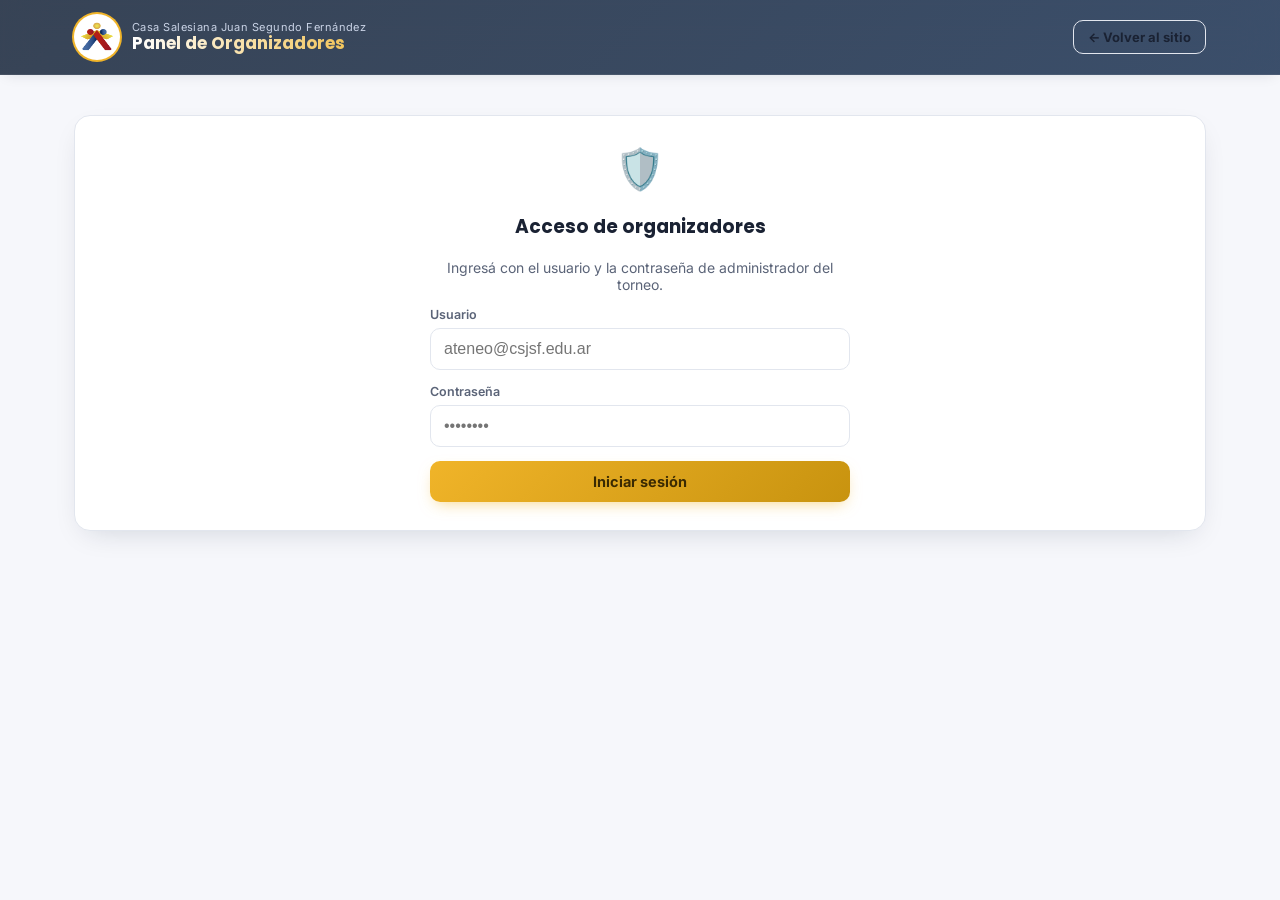
==== site/admin.html @ 57b11932 "Podio: al tocar un goleador caen sus goles en pelotas La interaccion anterior solo prendia un resalt" ====
<!doctype html>
<html lang="es">
<head>
<meta charset="UTF-8" />
<meta name="viewport" content="width=device-width, initial-scale=1" />
<title>Panel Organizadores · Torneo Ciclo Superior</title>
<link rel="icon" href="assets/logo.png" />
<link rel="stylesheet" href="css/style.css?v=16" />
</head>
<body>

<header class="app-header">
  <div class="header-inner">
    <a href="index.html" class="brand">
      <img src="assets/logo.png" alt="Logo del colegio" class="brand-logo" />
      <div class="brand-text">
        <div class="brand-school">Casa Salesiana Juan Segundo Fernández</div>
        <div class="brand-name">Panel de Organizadores</div>
      </div>
    </a>
    <a href="index.html" class="btn btn-outline btn-sm">← Volver al sitio</a>
  </div>
</header>

<main class="container" style="margin-top:40px;">

  <!-- LOGIN -->
  <section class="panel" id="loginPanel">
    <div class="gate-card">
      <div class="icon-big">🛡️</div>
      <h3>Acceso de organizadores</h3>
      <p>Ingresá con el usuario y la contraseña de administrador del torneo.</p>
      <div class="form-grid" style="text-align:left; margin-top:14px;">
        <div class="form-row">
          <label for="adminEmail">Usuario</label>
          <input type="email" id="adminEmail" placeholder="ateneo@csjsf.edu.ar" autocomplete="username" />
        </div>
        <div class="form-row">
          <label for="adminPassword">Contraseña</label>
          <input type="password" id="adminPassword" placeholder="••••••••" autocomplete="current-password" />
        </div>
        <button class="btn btn-primary btn-block" id="adminSendLink">Iniciar sesión</button>
      </div>
      <div class="alert" id="adminAuthAlert"></div>
    </div>
  </section>

  <!-- ADMIN DASHBOARD -->
  <div id="adminDashboard" style="display:none;">

    <div class="alert" id="notAdminAlert"></div>

    <div id="adminContent" style="display:none;">

      <!-- Aviso de suspensión rápido -->
      <section class="panel">
        <div class="section-title"><h2>🌧️ Publicar aviso</h2></div>
        <div class="form-grid">
          <div class="form-row">
            <label for="annKind">Tipo</label>
            <select id="annKind">
              <option value="suspension">Suspensión de fecha</option>
              <option value="info">Aviso general</option>
            </select>
          </div>
          <div class="form-row">
            <label for="annTitle">Título</label>
            <input id="annTitle" maxlength="120" placeholder="Ej: Se suspende la fecha 4 por lluvia" />
          </div>
          <button class="btn btn-primary" id="publishAnnBtn">Publicar aviso</button>
        </div>
        <div class="alert" id="annAlert"></div>
        <h4 style="margin-top:22px;">Avisos publicados</h4>
        <div id="adminAnnList" class="announce-list"></div>
      </section>

      <!-- Equipos inscriptos -->
      <section class="panel">
        <div class="section-title"><h2>🧾 Equipos inscriptos</h2><span class="badge" id="teamsCountBadge">-</span></div>
        <p style="color:var(--text-dim); font-size:13.5px; margin-top:-8px;">Deslizá cada equipo hacia la izquierda para editarlo o eliminarlo.</p>
        <div id="adminTeamsList"></div>
      </section>

      <!-- Crear / editar partidos -->
      <section class="panel">
        <div class="section-title"><h2>📅 Fixture - nuevo partido</h2></div>
        <div class="form-grid">
          <div class="two-col">
            <div class="form-row">
              <label for="matchHome">Equipo local</label>
              <select id="matchHome"></select>
            </div>
            <div class="form-row">
              <label for="matchAway">Equipo visitante</label>
              <select id="matchAway"></select>
            </div>
          </div>
          <div class="form-row">
            <label for="matchDay">Fecha (jornada Nº)</label>
            <input id="matchDay" type="number" min="1" max="99" value="1" />
          </div>
          <div class="form-row">
            <label for="matchDate">Día</label>
            <input id="matchDate" type="date" />
          </div>
          <div class="two-col">
            <div class="form-row">
              <label for="matchTime">Horario</label>
              <select id="matchTime">
                <option value="17:00">17:00</option>
                <option value="18:00">18:00</option>
              </select>
            </div>
            <div class="form-row">
              <label for="matchVenue">Cancha</label>
              <select id="matchVenue">
                <option value="Sintético">Sintético</option>
                <option value="Césped">Césped</option>
              </select>
            </div>
          </div>
          <button class="btn btn-primary" id="createMatchBtn">Programar partido</button>
        </div>
        <div class="alert" id="matchAlert"></div>
      </section>

      <!-- Gestión de partidos: resultado, goles, estado -->
      <section class="panel">
        <div class="section-title"><h2>⚽ Partidos - cargar resultados y goles</h2></div>
        <div id="adminMatchesList"></div>
      </section>

      <!-- Portada / carrusel de fotos -->
      <section class="panel">
        <div class="section-title"><h2>📸 Portada - carrusel de fotos</h2><span class="badge" id="photosCountBadge">-</span></div>
        <p style="color:var(--text-dim); font-size:13.5px; margin-top:-8px;">Las fotos que subas acá aparecen en el carrusel de la portada, en el orden de esta lista.</p>
        <div class="form-grid">
          <div class="two-col">
            <div class="form-row">
              <label for="photoFile">Foto (JPG, PNG o WEBP, máx. 20MB)</label>
              <input id="photoFile" type="file" accept="image/jpeg,image/png,image/webp" />
            </div>
            <div class="form-row">
              <label for="photoCaption">Epígrafe (opcional)</label>
              <input id="photoCaption" maxlength="120" placeholder="Ej: Final Ciclo Superior 2025" />
            </div>
          </div>
          <button class="btn btn-primary" id="uploadPhotoBtn">Subir foto</button>
        </div>
        <div class="alert" id="photoAlert"></div>
        <h4 style="margin-top:22px;">Fotos cargadas</h4>
        <div id="adminPhotosList" class="match-grid"></div>
      </section>

    </div>

    <div style="text-align:center; margin: 8px 0 24px;">
      <button class="btn btn-logout" id="adminLogout">Cerrar sesión</button>
    </div>
  </div>

</main>

<script type="module" src="js/admin.js?v=16"></script>
</body>
</html>
---- site/css/style.css ----
/* =========================================================
   Torneo Ciclo Superior - Casa Salesiana Juan Segundo Fernández
   ========================================================= */

@import url('https://fonts.googleapis.com/css2?family=Poppins:wght@400;500;600;700;800&family=Inter:wght@400;500;600&display=swap');

:root {
  --gold: #f0b429;
  --gold-dark: #c8930f;
  --red: #a81f2d;
  --red-dark: #7d1620;
  --blue: #1b3d6d;
  --blue-dark: #12294a;
  --navy: #0d1b30;
  --bg: #f6f7fb;
  --surface: #ffffff;
  --surface-2: #eef1f7;
  --text: #1a2233;
  --text-dim: #5b6478;
  --border: #e2e6ee;
  --success: #1f9d55;
  --accent: var(--blue);
  --status-danger: var(--red);
  --shadow: 0 10px 30px -12px rgba(13, 27, 48, 0.18);
  --shadow-sm: 0 4px 14px -6px rgba(13, 27, 48, 0.15);
  --radius: 16px;
  --ease: cubic-bezier(.22, 1, .36, 1);
}

@media (prefers-color-scheme: dark) {
  :root {
    --bg: #0b1220;
    --surface: #121b2d;
    --surface-2: #1a2438;
    --text: #eef1f7;
    --text-dim: #9aa4ba;
    --border: #24314a;
    --accent: #7aa2f7;
    --success: #4ade80;
    --status-danger: #f87171;
    --shadow: 0 10px 30px -12px rgba(0, 0, 0, 0.5);
  }
}

* { box-sizing: border-box; }
html { scroll-behavior: smooth; }
html { overflow-x: clip; }
body {
  margin: 0;
  max-width: 100vw;
  overflow-x: clip;
  font-family: 'Inter', system-ui, sans-serif;
  background: var(--bg);
  color: var(--text);
  -webkit-font-smoothing: antialiased;
  transition: background .4s var(--ease), color .4s var(--ease);
}
h1, h2, h3, .brand-name {
  font-family: 'Poppins', sans-serif;
}
a { color: inherit; text-decoration: none; }
img { max-width: 100%; display: block; }
button { font-family: inherit; cursor: pointer; }
::selection { background: var(--gold); color: var(--navy); }

/* ---------------- Layout shell ---------------- */
.app-header {
  position: sticky;
  top: 0;
  z-index: 50;
  background: linear-gradient(135deg, rgba(13, 27, 48, .82), rgba(18, 41, 74, .82));
  backdrop-filter: blur(20px) saturate(160%);
  -webkit-backdrop-filter: blur(20px) saturate(160%);
  border-bottom: 1px solid rgba(255, 255, 255, .08);
  color: #fff;
  box-shadow: var(--shadow-sm);
}
@supports not (backdrop-filter: blur(1px)) {
  .app-header { background: linear-gradient(135deg, var(--navy), var(--blue-dark)); }
}
.header-inner {
  max-width: 1180px;
  margin: 0 auto;
  padding: 14px 24px;
  display: flex;
  align-items: center;
  gap: 16px;
}
.brand {
  display: flex;
  align-items: center;
  gap: 12px;
  flex: 1;
  min-width: 0;
}
.brand-logo {
  width: 46px;
  height: 46px;
  border-radius: 50%;
  background: #fff;
  padding: 4px;
  box-shadow: 0 0 0 2px var(--gold);
  flex-shrink: 0;
  transition: transform .5s var(--ease);
}
.brand:hover .brand-logo { transform: rotate(8deg) scale(1.05); }
.brand-text { min-width: 0; }
.brand-school {
  font-size: 11px;
  letter-spacing: .04em;
  color: #c9d3e6;
  white-space: nowrap;
  overflow: hidden;
  text-overflow: ellipsis;
}
.brand-name {
  font-weight: 700;
  font-size: 17px;
  line-height: 1.15;
  background: linear-gradient(90deg, #fff, var(--gold) 120%);
  -webkit-background-clip: text;
  background-clip: text;
  color: transparent;
}

.main-nav {
  display: flex;
  gap: 4px;
  flex-wrap: wrap;
}
.main-nav button, .main-nav a {
  background: transparent;
  border: none;
  color: #d7deec;
  font-size: 14px;
  font-weight: 500;
  padding: 9px 14px;
  border-radius: 999px;
  transition: background .25s var(--ease), color .25s var(--ease), transform .2s var(--ease);
  position: relative;
  display: inline-block;
}
.main-nav button:hover, .main-nav a:hover { background: rgba(255,255,255,.08); color: #fff; }
.main-nav button:active, .main-nav a:active { transform: scale(.97); transition: transform .1s ease-out; }
.main-nav button.active {
  background: var(--gold);
  color: var(--navy);
  font-weight: 700;
}
.main-nav .nav-admin-link { color: #b9c3da; }
.nav-toggle {
  display: none;
  background: transparent;
  border: none;
  color: #fff;
  font-size: 22px;
}

/* ---------------- Lluvia de pelotas (podio) ---------------- */
.ball-rain {
  position: fixed;
  inset: 0;
  z-index: 60;
  pointer-events: none;
  overflow: hidden;
}
.rain-ball {
  position: absolute;
  top: 0;
  width: var(--size, 40px);
  height: var(--size, 40px);
  will-change: transform;
  animation: ballFall var(--dur, 2.8s) cubic-bezier(.45, .05, .75, .6) var(--delay, 0s) forwards;
}
.rain-ball svg { width: 100%; height: 100%; display: block; filter: drop-shadow(0 6px 10px rgba(13,27,48,.28)); }
@keyframes ballFall {
  from { transform: translate3d(0, -20vh, 0) rotate(0deg); }
  to   { transform: translate3d(var(--drift, 0px), 115vh, 0) rotate(var(--spin, 540deg)); }
}

/* ---------------- Podio de goleadores ---------------- */
.podium-hint {
  text-align: center;
  font-size: 12.5px;
  color: var(--text-dim);
  margin: 18px 0 0;
}
.podium-place:focus-visible {
  outline: 3px solid var(--gold);
  outline-offset: 4px;
  border-radius: 12px;
}

.podium {
  display: flex;
  align-items: flex-end;
  justify-content: center;
  gap: clamp(10px, 3vw, 24px);
  padding: 20px 10px 0;
}
.podium-place {
  flex: 1;
  max-width: 190px;
  display: flex;
  flex-direction: column;
  align-items: center;
  text-align: center;
  cursor: pointer;
  transition: transform .3s var(--ease);
}
.podium-place:hover { transform: translateY(-6px); }
.podium-place:active { transform: translateY(-6px) scale(.97); transition: transform .1s ease-out; }
.podium-medal {
  font-size: 34px;
  margin-bottom: 6px;
  transition: transform .35s var(--ease);
}
.podium-place.picked .podium-medal { transform: scale(1.25) rotate(-8deg); }
.podium-goals {
  font-family: 'Poppins', sans-serif;
  font-weight: 800;
  font-size: 26px;
  color: var(--text);
  line-height: 1;
  margin-bottom: 2px;
}
.podium-goals span { display: block; font-family: 'Inter', sans-serif; font-weight: 600; font-size: 10.5px; color: var(--text-dim); text-transform: uppercase; letter-spacing: .04em; margin-top: 2px; }
.podium-bar {
  width: 100%;
  border-radius: 14px 14px 0 0;
  padding: 14px 10px;
  color: #fff;
  box-shadow: var(--shadow-sm);
  transition: box-shadow .3s var(--ease), filter .3s var(--ease);
}
.podium-place:hover .podium-bar { filter: brightness(1.08); }
.podium-place.picked .podium-bar { box-shadow: 0 0 0 3px var(--gold), var(--shadow-sm); }
.podium-name { font-weight: 700; font-size: 14px; }
.podium-detail {
  font-size: 11.5px;
  font-weight: 600;
  opacity: .92;
  margin-top: 3px;
  transform: translateY(4px);
  animation: podiumDetailIn .5s var(--ease) .15s backwards;
}
@keyframes podiumDetailIn {
  from { opacity: 0; transform: translateY(4px); }
  to { opacity: .92; transform: translateY(0); }
}
.podium-place.picked .podium-detail { opacity: 1; }

.place-1 .podium-bar { height: 132px; background: linear-gradient(160deg, var(--gold), var(--gold-dark)); color: #3a2a02; justify-content: center; display: flex; flex-direction: column; }
.place-1 .podium-name, .place-1 .podium-detail { color: #3a2a02; }
.place-2 .podium-bar { height: 100px; background: linear-gradient(160deg, #c3cbdb, #8f9bb3); color: #22293a; justify-content: center; display: flex; flex-direction: column; }
.place-2 .podium-name, .place-2 .podium-detail { color: #22293a; }
.place-3 .podium-bar { height: 78px; background: linear-gradient(160deg, #d9a066, #a9713a); color: #3a2408; justify-content: center; display: flex; flex-direction: column; }
.place-3 .podium-name, .place-3 .podium-detail { color: #3a2408; }
.place-1 { order: 2; }
.place-2 { order: 1; }
.place-3 { order: 3; }

@media (max-width: 480px) {
  .podium { gap: 8px; }
  .podium-medal { font-size: 26px; }
  .podium-goals { font-size: 21px; }
  .podium-name { font-size: 12.5px; }
}

/* ---------------- Avisos en la portada ---------------- */
.portada-avisos {
  background: var(--navy);
}
.portada-avisos[hidden] { display: none; }
.portada-avisos-inner {
  max-width: 1180px;
  margin: 0 auto;
  padding: 14px 24px;
  display: flex;
  flex-direction: column;
  gap: 10px;
}
.portada-aviso-item {
  display: flex;
  align-items: center;
  gap: 12px;
  padding: 12px 16px;
  border-radius: 12px;
  animation: fadeSlideIn .4s var(--ease);
}
.portada-aviso-item.suspension { background: linear-gradient(90deg, var(--red), var(--red-dark)); }
.portada-aviso-item.info { background: linear-gradient(90deg, var(--blue), var(--blue-dark)); }
.portada-aviso-icon {
  font-size: 20px;
  animation: pulse 1.6s ease-in-out infinite;
  flex-shrink: 0;
}
@keyframes pulse {
  0%, 100% { transform: scale(1); opacity: 1; }
  50% { transform: scale(1.15); opacity: .75; }
}
.portada-aviso-text { flex: 1; font-size: 14px; color: #fff; }
.portada-aviso-text strong { display: block; font-size: 14.5px; margin-bottom: 2px; }
.portada-aviso-close {
  background: rgba(255,255,255,.15);
  border: none;
  color: #fff;
  width: 26px; height: 26px;
  border-radius: 50%;
  flex-shrink: 0;
  transition: background .2s;
}
.portada-aviso-close:hover { background: rgba(255,255,255,.3); }

/* ---------------- Portada: carrusel de fondo + logo encima ---------------- */
.cover-carousel {
  position: relative;
  min-height: clamp(420px, 60vw, 620px);
  display: grid;
  place-items: center;
  overflow: hidden;
  padding: 40px 24px 52px;
  background:
    radial-gradient(circle at 15% 20%, rgba(240,180,41,.25), transparent 45%),
    radial-gradient(circle at 85% 0%, rgba(168,31,45,.25), transparent 40%),
    linear-gradient(160deg, var(--navy), var(--blue-dark) 70%);
}
/* Las fotos ocupan todo el fondo, detrás del contenido */
.carousel-track {
  position: absolute;
  inset: 0;
  display: flex;
  height: 100%;
  transition: transform .6s cubic-bezier(.65, 0, .35, 1);
  will-change: transform;
  z-index: 0;
}
/* Vela oscura: mantiene legible el logo blanco sobre cualquier foto */
.cover-scrim {
  position: absolute;
  inset: 0;
  z-index: 1;
  pointer-events: none;
  background:
    linear-gradient(180deg, rgba(13,27,48,.55), rgba(13,27,48,.42) 45%, rgba(13,27,48,.78));
}
/* El logo va encima, pero sin capturar clics: las flechas y los
   puntos del carrusel tienen que seguir siendo tocables. */
.cover-content {
  position: relative;
  z-index: 2;
  text-align: center;
  pointer-events: none;
}
.carousel-slide {
  position: relative;
  flex: 0 0 100%;
  height: 100%;
}
.carousel-slide img {
  width: 100%;
  height: 100%;
  object-fit: cover;
}
/* Epígrafe de la foto: abajo a la izquierda, sin tapar el logo */
.carousel-caption {
  position: absolute;
  left: 0; right: 0; bottom: 0;
  padding: 40px 22px 30px;
  background: linear-gradient(0deg, rgba(13,27,48,.9), transparent);
  color: #fff;
  font-size: 13px;
  font-weight: 600;
  text-align: left;
  z-index: 2;
}
/* Sin fotos cargadas queda solo el degradado de la sección */
.carousel-empty { flex: 0 0 100%; height: 100%; }
.carousel-arrow {
  position: absolute;
  top: 50%;
  transform: translateY(-50%);
  width: 40px; height: 40px;
  border-radius: 50%;
  border: none;
  background: rgba(13, 27, 48, .45);
  backdrop-filter: blur(6px);
  color: #fff;
  font-size: 22px;
  line-height: 1;
  display: flex;
  align-items: center;
  justify-content: center;
  transition: background .2s var(--ease), transform .15s ease-out;
  z-index: 3;
}
.carousel-arrow:hover { background: rgba(13, 27, 48, .7); }
.carousel-arrow:active { transform: translateY(-50%) scale(.92); }
.carousel-arrow.prev { left: 14px; }
.carousel-arrow.next { right: 14px; }
.carousel-arrow[hidden] { display: none; }
.carousel-dots {
  position: absolute;
  left: 0; right: 0; bottom: 14px;
  display: flex;
  justify-content: center;
  gap: 7px;
  z-index: 3;
}
.carousel-dot {
  width: 7px; height: 7px;
  border-radius: 50%;
  border: none;
  background: rgba(255,255,255,.4);
  transition: background .2s var(--ease), transform .2s var(--ease);
  padding: 0;
}
.carousel-dot.active { background: var(--gold); transform: scale(1.3); }

@media (max-width: 640px) {
  .carousel-arrow { width: 34px; height: 34px; font-size: 18px; }
  .carousel-caption { padding: 22px 16px 14px; font-size: 13px; }
}

/* ---------------- Hero (contenido de la portada) ---------------- */
.hero {
  color: #fff;
  text-align: center;
  position: relative;
}
.hero h1 {
  font-size: clamp(26px, 4vw, 40px);
  margin: 0 0 10px;
  font-weight: 800;
  letter-spacing: -0.02em;
  line-height: 1.08;
}

/* Oculta visualmente pero sigue disponible para lectores de pantalla */
.visually-hidden {
  position: absolute;
  width: 1px; height: 1px;
  margin: -1px; padding: 0;
  overflow: hidden;
  clip: rect(0 0 0 0);
  white-space: nowrap;
  border: 0;
}

/* ---------------- Logo animado del Ateneo ---------------- */
.ateneo-logo {
  display: block;
  width: min(290px, 68vw);
  height: auto;
  margin: 4px auto 0;
  overflow: visible;
}
.ateneo-logo .al-word {
  font-family: 'Poppins', sans-serif;
  font-weight: 800;
  font-size: 62px;
  letter-spacing: 0.01em;
  fill: #fff;
}
.ateneo-logo .al-sub {
  font-family: 'Inter', sans-serif;
  font-weight: 600;
  font-size: 12px;
  letter-spacing: 6px;
  fill: var(--gold);
}

/* Entrada: cada pieza aparece en el orden en que se "arma" el logo */
.al-dot, .al-wing, .al-a, .al-ball, .al-word, .al-sub {
  animation-duration: .6s;
  animation-fill-mode: backwards;
  animation-timing-function: cubic-bezier(.22, 1, .36, 1);
}
.al-dot { animation-name: alPop; transform-origin: center; }
.al-dot-1 { animation-delay: .05s; }
.al-dot-2 { animation-delay: .15s; }
.al-dot-3 { animation-delay: .25s; }
.al-wing { animation-name: alDrop; }
.al-wing-left {
  animation: alDrop .6s cubic-bezier(.22, 1, .36, 1) .35s backwards,
             alSave .5s cubic-bezier(.34, 1.56, .64, 1) 1.55s;
  transform-origin: 140px 100px;
  transform-box: view-box;
}
.al-wing-right { animation-delay: .42s; }
.al-a { animation-name: alRise; animation-delay: .5s; animation-duration: .7s; }
.al-ball {
  /* Destino final de la pelota: el centro de la O de ATENEO.
     Los valores reales los calcula el JS midiendo la tipografía;
     estos son un respaldo por si esa medición no llega a correr. */
  --al-dx: 103px;
  --al-dy: 74px;
  --al-s: .8;
  animation-name: alBallPlay;
  animation-duration: 3.2s;
  animation-delay: .9s;
  animation-fill-mode: both;
  animation-timing-function: linear;
  transform-origin: 200px 196px;
  transform-box: view-box;
}
.al-word { animation-name: alFadeUp; animation-delay: 1s; }
.al-sub  { animation-name: alTrack;  animation-delay: 1.15s; }

@keyframes alPop {
  from { opacity: 0; transform: translateY(-14px) scale(.5); }
  to   { opacity: 1; transform: translateY(0) scale(1); }
}
@keyframes alDrop {
  from { opacity: 0; transform: translateY(-18px); }
  to   { opacity: 1; transform: translateY(0); }
}
@keyframes alRise {
  from { opacity: 0; transform: translateY(26px) scaleY(.82); }
  to   { opacity: 1; transform: translateY(0) scaleY(1); }
}
/* Recorrido de la pelota: aparece chica y crece, va hacia la mano
   izquierda del arquero, la ataja, y de ahí cae picando hasta quedar
   apoyada en la línea de base del texto, convertida en la O. */
@keyframes alBallPlay {
  0%   { opacity: 0; transform: translate(0px, 0px) scale(.12) rotate(0deg); }
  4%   { opacity: 1; transform: translate(0px, 0px) scale(.35) rotate(0deg); }
  11%  { transform: translate(0px, 0px) scale(1) rotate(0deg);
         animation-timing-function: cubic-bezier(.4, 0, .7, .5); }
  16%  { transform: translate(-18px, -12px) scale(1) rotate(-34deg); }
  21%  { transform: translate(-60px, -34px) scale(1) rotate(-78deg);
         animation-timing-function: cubic-bezier(.2, .7, .4, 1); }   /* atajada */
  26%  { transform: translate(-46px, -56px) scale(.98) rotate(-26deg); }
  33%  { transform: translate(calc(var(--al-dx) * .04), -30px) scale(.93) rotate(50deg);
         animation-timing-function: cubic-bezier(.6, .04, .98, .34); } /* cae */
  44%  { transform: translate(calc(var(--al-dx) * .28), var(--al-dy)) scale(var(--al-s)) rotate(168deg); }
  46%  { transform: translate(calc(var(--al-dx) * .32), calc(var(--al-dy) + 3px)) scale(calc(var(--al-s) * .93)) rotate(182deg);
         animation-timing-function: cubic-bezier(.2, .7, .4, 1); }     /* pique 1 */
  55%  { transform: translate(calc(var(--al-dx) * .52), calc(var(--al-dy) - 48px)) scale(var(--al-s)) rotate(252deg);
         animation-timing-function: cubic-bezier(.6, .04, .98, .34); }
  65%  { transform: translate(calc(var(--al-dx) * .72), var(--al-dy)) scale(var(--al-s)) rotate(332deg); }
  67%  { transform: translate(calc(var(--al-dx) * .75), calc(var(--al-dy) + 2px)) scale(calc(var(--al-s) * .95)) rotate(342deg);
         animation-timing-function: cubic-bezier(.2, .7, .4, 1); }     /* pique 2 */
  74%  { transform: translate(calc(var(--al-dx) * .88), calc(var(--al-dy) - 25px)) scale(var(--al-s)) rotate(392deg);
         animation-timing-function: cubic-bezier(.6, .04, .98, .34); }
  83%  { transform: translate(var(--al-dx), var(--al-dy)) scale(var(--al-s)) rotate(440deg);
         animation-timing-function: cubic-bezier(.2, .7, .4, 1); }     /* pique 3, ya en la O */
  89%  { transform: translate(var(--al-dx), calc(var(--al-dy) - 9px)) scale(var(--al-s)) rotate(454deg);
         animation-timing-function: cubic-bezier(.6, .04, .98, .34); }
  95%  { transform: translate(var(--al-dx), var(--al-dy)) scale(var(--al-s)) rotate(462deg); }
  100% { opacity: 1; transform: translate(var(--al-dx), var(--al-dy)) scale(var(--al-s)) rotate(462deg); }
}

/* La mano izquierda reacciona justo en el momento de la atajada */
@keyframes alSave {
  0%   { transform: rotate(0deg) scale(1); }
  30%  { transform: rotate(-10deg) scale(1.12); }
  100% { transform: rotate(0deg) scale(1); }
}
@keyframes alFadeUp {
  from { opacity: 0; transform: translateY(12px); }
  to   { opacity: 1; transform: translateY(0); }
}
@keyframes alTrack {
  from { opacity: 0; letter-spacing: 1px; }
  to   { opacity: 1; letter-spacing: 6px; }
}


@media (max-width: 480px) {
  .ateneo-logo .al-sub { font-size: 13px; letter-spacing: 5px; }
  @keyframes alTrack { from { opacity: 0; letter-spacing: 1px; } to { opacity: 1; letter-spacing: 5px; } }
}
.hero p {
  color: #cdd6e8;
  max-width: 560px;
  margin: 0 auto;
  font-size: 15px;
}
.hero .pill {
  display: inline-flex;
  align-items: center;
  gap: 6px;
  background: rgba(240,180,41,.15);
  border: 1px solid rgba(240,180,41,.4);
  color: var(--gold);
  font-size: 12.5px;
  font-weight: 600;
  padding: 6px 14px;
  border-radius: 999px;
  margin-bottom: 16px;
}

/* ---------------- Content shell ---------------- */
.container {
  max-width: 1180px;
  margin: -40px auto 60px;
  padding: 0 24px;
  position: relative;
  z-index: 5;
}
.panel {
  background: var(--surface);
  border-radius: var(--radius);
  box-shadow: var(--shadow);
  border: 1px solid var(--border);
  padding: 28px;
  margin-bottom: 28px;
}
.section {
  display: none;
  animation: fadeSlideIn .45s var(--ease);
}
.section.active { display: block; }
@keyframes fadeSlideIn {
  from { opacity: 0; transform: translateY(14px); }
  to { opacity: 1; transform: translateY(0); }
}
.section-title {
  display: flex;
  align-items: center;
  justify-content: space-between;
  gap: 12px;
  margin-bottom: 18px;
  flex-wrap: wrap;
}
.section-title h2 {
  margin: 0;
  font-size: 21px;
  display: flex;
  align-items: center;
  gap: 10px;
}
.section-title .badge {
  background: var(--surface-2);
  color: var(--text-dim);
  font-size: 12px;
  padding: 4px 10px;
  border-radius: 999px;
  font-weight: 600;
}

/* ---------------- Tables ---------------- */
.table-wrap { overflow-x: auto; border-radius: 12px; }

/* ---------------- Tabla completa (doble entrada) ---------------- */
.full-standings { min-width: 560px; }
.full-standings th, .full-standings td { text-align: center; }
.full-standings th.col-pos, .full-standings td.col-pos { width: 42px; }
.full-standings th.col-team, .full-standings td.col-team {
  text-align: left;
  position: sticky;
  left: 0;
  background: var(--surface);
  z-index: 1;
  min-width: 150px;
}
.full-standings thead th.col-team { z-index: 2; }
.full-standings tbody tr:hover td.col-team { background: var(--surface-2); }
.full-standings .ft-name { display: block; font-weight: 700; font-size: 14px; }
.full-standings .ft-course { display: block; font-size: 11.5px; color: var(--text-dim); margin-top: 2px; }
.full-standings tbody td { padding: 10px 8px; }
.table-legend {
  margin-top: 12px;
  font-size: 11.5px;
  color: var(--text-dim);
  line-height: 1.6;
}
table { width: 100%; border-collapse: collapse; font-size: 14px; min-width: 480px; }
thead th {
  text-align: left;
  font-size: 11.5px;
  text-transform: uppercase;
  letter-spacing: .04em;
  color: var(--text-dim);
  padding: 10px 12px;
  border-bottom: 2px solid var(--border);
  white-space: nowrap;
}
tbody td {
  padding: 12px 12px;
  border-bottom: 1px solid var(--border);
  white-space: nowrap;
}
tbody tr { transition: background .2s var(--ease); }
tbody tr:hover { background: var(--surface-2); }
tbody tr:last-child td { border-bottom: none; }
.standings-table td.team-name, thead th.team-col { white-space: normal; min-width: 160px; }
.pos-num {
  display: inline-flex;
  align-items: center;
  justify-content: center;
  width: 22px; height: 22px;
  border-radius: 50%;
  font-weight: 700;
  font-size: 12px;
  background: var(--surface-2);
  color: var(--text-dim);
}
tbody tr:nth-child(1) .pos-num { background: var(--gold); color: #3a2a02; }
tbody tr:nth-child(2) .pos-num { background: #d9dee8; color: var(--navy); }
tbody tr:nth-child(3) .pos-num { background: #e7c9a8; color: var(--navy); }
.pts-cell { font-weight: 800; color: var(--accent); }

/* ---------------- Cards (fixture / results) ---------------- */
.match-grid {
  display: grid;
  grid-template-columns: repeat(auto-fill, minmax(280px, 1fr));
  gap: 14px;
}
.match-card {
  border: 1px solid var(--border);
  border-radius: 14px;
  padding: 16px;
  background: var(--surface);
  transition: transform .3s var(--ease), box-shadow .3s var(--ease), border-color .3s var(--ease);
}
.match-card:hover {
  transform: translateY(-3px);
  box-shadow: var(--shadow-sm);
  border-color: var(--gold);
}
.match-meta {
  display: flex;
  justify-content: space-between;
  font-size: 11.5px;
  color: var(--text-dim);
  margin-bottom: 12px;
  text-transform: uppercase;
  letter-spacing: .03em;
}
.match-status {
  padding: 2px 9px;
  border-radius: 999px;
  font-weight: 700;
  font-size: 10.5px;
}
.status-played { background: rgba(31, 157, 85, .16); color: var(--success); }
.status-scheduled { background: rgba(122, 162, 247, .16); color: var(--accent); }
.status-suspended, .status-postponed { background: rgba(168, 31, 45, .16); color: var(--status-danger); }
.match-teams {
  display: flex;
  align-items: center;
  justify-content: space-between;
  gap: 10px;
}
.match-team { flex: 1; font-weight: 600; font-size: 14.5px; }
.match-team.away { text-align: right; }
.match-score {
  font-family: 'Poppins', sans-serif;
  font-weight: 800;
  font-size: 20px;
  color: var(--text);
  background: var(--surface-2);
  padding: 4px 12px;
  border-radius: 10px;
  min-width: 62px;
  text-align: center;
}
.match-venue { margin-top: 10px; font-size: 12.5px; color: var(--text-dim); }

/* ---------------- Announcements ---------------- */
.announce-list { display: flex; flex-direction: column; gap: 12px; }
.announce-item {
  display: flex;
  gap: 12px;
  padding: 14px 16px;
  border-radius: 12px;
  border: 1px solid var(--border);
  background: var(--surface-2);
  transition: transform .25s var(--ease);
}
.announce-item:hover { transform: translateX(4px); }
.announce-item.suspension { border-left: 4px solid var(--red); }
.announce-item.info { border-left: 4px solid var(--blue); }
.announce-item .icon { font-size: 20px; }
.announce-item strong { display: block; margin-bottom: 3px; }
.announce-item .when { font-size: 11.5px; color: var(--text-dim); margin-top: 6px; }

/* ---------------- Forms ---------------- */
.form-grid { display: grid; gap: 14px; min-width: 0; }
.form-row { display: grid; gap: 6px; min-width: 0; }
.form-row label { font-size: 12.5px; font-weight: 600; color: var(--text-dim); }
.form-row input, .form-row select {
  width: 100%;
  min-width: 0;
  max-width: 100%;
  padding: 11px 13px;
  border-radius: 10px;
  border: 1.5px solid var(--border);
  background: var(--surface);
  color: var(--text);
  font-size: 16px; /* evita el zoom automático de iOS al enfocar (exige >=16px) */
  transition: border-color .2s var(--ease), box-shadow .2s var(--ease);
}
.form-row select {
  overflow: hidden;
  text-overflow: ellipsis;
  white-space: nowrap;
}
.form-row input:focus, .form-row select:focus {
  outline: none;
  border-color: var(--gold);
  box-shadow: 0 0 0 3px rgba(240,180,41,.25);
}
.two-col { display: grid; grid-template-columns: 1fr 1fr; gap: 14px; min-width: 0; }
.two-col > * { min-width: 0; }
@media (max-width: 560px) { .two-col { grid-template-columns: 1fr; } }

.btn {
  display: inline-flex;
  align-items: center;
  justify-content: center;
  gap: 8px;
  padding: 12px 20px;
  border-radius: 10px;
  border: none;
  font-weight: 700;
  font-size: 14.5px;
  transition: transform .2s var(--ease), box-shadow .2s var(--ease), filter .2s var(--ease);
}
.btn:active { transform: scale(.97); transition: transform .1s ease-out; }
.btn-primary {
  background: linear-gradient(135deg, var(--gold), var(--gold-dark));
  color: #3a2a02;
  box-shadow: 0 6px 16px -6px rgba(240,180,41,.6);
}
.btn-primary:hover { filter: brightness(1.06); box-shadow: 0 8px 22px -6px rgba(240,180,41,.7); }
.btn-outline {
  background: transparent;
  border: 1.5px solid var(--border);
  color: var(--text);
}
.btn-outline:hover { border-color: var(--blue); color: var(--blue); }
.btn-danger { background: var(--red); color: #fff; }
.btn-sm { padding: 8px 14px; font-size: 13px; }
.btn-block { width: 100%; }
.btn[disabled] { opacity: .55; pointer-events: none; }

.player-row {
  display: grid;
  grid-template-columns: 1fr 1fr 1fr auto;
  gap: 10px;
  min-width: 0;
  align-items: end;
  margin-bottom: 10px;
}
@media (max-width: 640px) { .player-row { grid-template-columns: 1fr; } }
.remove-player {
  background: var(--surface-2);
  border: 1px solid var(--border);
  border-radius: 10px;
  color: var(--red);
  width: 42px; height: 42px;
  font-size: 16px;
}

.alert {
  padding: 12px 14px;
  border-radius: 10px;
  font-size: 13.5px;
  margin-top: 12px;
  display: none;
}
.alert.show { display: block; animation: fadeSlideIn .3s var(--ease); }
.alert-error { background: #fbe2e5; color: var(--red-dark); }
.alert-success { background: #dff5e6; color: var(--success); }
.alert-info { background: #e5edff; color: var(--blue); }

/* ---------------- Auth / gating ---------------- */
.gate-card { max-width: 420px; margin: 0 auto; text-align: center; }
.gate-card .icon-big { font-size: 40px; margin-bottom: 10px; }
.gate-card p { color: var(--text-dim); font-size: 14px; }
.session-chip {
  display: flex; align-items: center; gap: 12px;
  background: var(--surface-2); padding: 8px 8px 8px 16px; border-radius: 999px;
  font-size: 13px; margin-bottom: 16px; flex-wrap: wrap;
}
.session-chip .dot { width: 8px; height: 8px; border-radius: 50%; background: var(--success); flex-shrink: 0; }
.session-chip-text { flex: 1; min-width: 160px; }
.btn-logout {
  background: transparent;
  border: 1.5px solid rgba(168, 31, 45, .3);
  color: var(--red);
  display: inline-flex;
  align-items: center;
  gap: 6px;
}
.btn-logout:hover { background: rgba(168, 31, 45, .1); border-color: var(--red); }
.btn-logout:active { transform: scale(.96); transition: transform .1s ease-out; }

/* ---------------- Team selector chips (roster) ---------------- */
.team-chips { display: flex; flex-wrap: wrap; gap: 8px; margin-bottom: 18px; }
.team-chip {
  padding: 8px 14px;
  border-radius: 999px;
  border: 1.5px solid var(--border);
  font-size: 13px;
  font-weight: 600;
  color: var(--text-dim);
  background: var(--surface);
  transition: all .2s var(--ease);
}
.team-chip:hover { border-color: var(--gold); color: var(--text); }
.team-chip.active { background: var(--navy); color: #fff; border-color: var(--navy); }
.team-chip:active { transform: scale(.95); transition: transform .1s ease-out; }

/* ---------------- Input de fecha/hora: respeta el ancho en iOS/Safari ---------------- */
.form-row input[type="date"],
.form-row input[type="time"],
.form-row input[type="datetime-local"] {
  -webkit-appearance: none;
  appearance: none;
}

/* ---------------- Equipos: lista deslizable (editar / eliminar) ---------------- */
.swipe-item {
  position: relative;
  overflow: hidden;
  border-radius: 12px;
  border: 1px solid var(--border);
  margin-bottom: 10px;
}
.swipe-actions {
  position: absolute;
  top: 0; right: 0; bottom: 0;
  display: flex;
}
.swipe-action {
  width: 78px;
  border: none;
  color: #fff;
  font-size: 12.5px;
  font-weight: 700;
  display: flex;
  align-items: center;
  justify-content: center;
}
.swipe-action.edit { background: var(--blue); }
.swipe-action.delete { background: var(--red); }
.swipe-content {
  position: relative;
  background: var(--surface);
  padding: 14px 16px;
  touch-action: pan-y;
  user-select: none;
}
.swipe-main strong { display: block; font-size: 15px; }
.swipe-sub { font-size: 12.5px; color: var(--text-dim); margin-top: 4px; }
.swipe-edit-form { display: grid; gap: 8px; }
.swipe-edit-form .two-col { gap: 8px; }
.swipe-edit-actions { display: flex; gap: 8px; }
.swipe-edit-actions .btn { flex: 1; }

/* ---------------- Navegación por niveles (fechas > partidos > detalle) ---------------- */
.drill-row {
  display: flex;
  align-items: center;
  gap: 12px;
  width: 100%;
  text-align: left;
  background: var(--surface);
  border: 1px solid var(--border);
  border-radius: 12px;
  padding: 14px 16px;
  margin-bottom: 10px;
  color: var(--text);
  transition: border-color .2s var(--ease), transform .2s var(--ease), background .2s var(--ease);
}
.drill-row:hover { border-color: var(--gold); background: var(--surface-2); }
.drill-row:active { transform: scale(.99); transition: transform .1s ease-out; }
.drill-main { flex: 1; min-width: 0; }
.drill-main strong { display: block; font-size: 15px; }
.drill-sub { font-size: 12.5px; color: var(--text-dim); margin-top: 3px; }
.drill-badge {
  flex-shrink: 0;
  font-size: 11.5px;
  font-weight: 700;
  padding: 4px 10px;
  border-radius: 999px;
  background: var(--surface-2);
  color: var(--text-dim);
}
.drill-badge.done { background: rgba(31, 157, 85, .16); color: var(--success); }
.drill-score {
  flex-shrink: 0;
  font-family: 'Poppins', sans-serif;
  font-weight: 800;
  font-size: 16px;
  color: var(--text);
  background: var(--surface-2);
  padding: 4px 10px;
  border-radius: 8px;
}
.drill-arrow { flex-shrink: 0; font-size: 20px; color: var(--text-dim); line-height: 1; }
.drill-back {
  background: transparent;
  border: none;
  color: var(--accent);
  font-size: 14px;
  font-weight: 600;
  padding: 6px 0;
}
.drill-back:hover { text-decoration: underline; }

/* ---------------- Contador de goleadores cargados ---------------- */
.goals-progress { display: flex; flex-wrap: wrap; gap: 8px; margin: 4px 0 12px; }
.goal-chip {
  font-size: 12px;
  font-weight: 600;
  padding: 5px 11px;
  border-radius: 999px;
  background: var(--surface-2);
  color: var(--text-dim);
}
.goal-chip.full { background: rgba(31, 157, 85, .16); color: var(--success); }
.goal-chip.pending { background: rgba(240, 180, 41, .18); color: var(--gold-dark); }

/* ---------------- Fotos (admin) ---------------- */
.photo-card { padding: 0; overflow: hidden; }
.photo-card img { width: 100%; height: 140px; object-fit: cover; display: block; }
.photo-card-body { padding: 10px 12px; }
.photo-card-caption { font-size: 13px; font-weight: 600; margin-bottom: 8px; min-height: 18px; }
.photo-card-actions { display: flex; gap: 6px; }
.photo-card-actions .btn { flex: 1; padding: 6px 8px; font-size: 12px; }

/* ---------------- Loader / skeleton ---------------- */
.skeleton {
  background: linear-gradient(90deg, var(--surface-2) 25%, var(--border) 37%, var(--surface-2) 63%);
  background-size: 400% 100%;
  animation: shimmer 1.4s ease infinite;
  border-radius: 8px;
  height: 16px;
}
@keyframes shimmer { 0% { background-position: 100% 0; } 100% { background-position: -100% 0; } }
.empty-state {
  text-align: center;
  padding: 40px 20px;
  color: var(--text-dim);
}
.empty-state .icon-big { font-size: 34px; margin-bottom: 8px; }

/* ---------------- Footer ---------------- */
.app-footer {
  text-align: center;
  padding: 26px 20px 40px;
  color: var(--text-dim);
  font-size: 12.5px;
}

/* ---------------- Responsive nav ---------------- */
@media (max-width: 860px) {
  .main-nav {
    position: fixed;
    top: 68px; left: 0; right: 0;
    background: var(--navy);
    flex-direction: column;
    flex-wrap: nowrap;
    padding: 0 16px;
    max-height: 0;
    overflow: hidden;
    transition: max-height .4s var(--ease), padding .3s var(--ease);
    z-index: 40;
    box-shadow: var(--shadow);
  }
  .main-nav.open {
    max-height: min(420px, calc(100vh - 68px));
    overflow-y: auto;
    flex-wrap: nowrap;
    padding: 8px 16px 16px;
  }
  .main-nav button, .main-nav a { text-align: left; width: 100%; padding: 12px 14px; }
  .main-nav .nav-admin-link { border-top: 1px solid rgba(255,255,255,.12); margin-top: 6px; padding-top: 16px; }
  .nav-toggle { display: block; }
}

/* =========================================================
   Optimización para móviles
   ========================================================= */
@supports (padding: max(0px)) {
  .header-inner, .app-footer, .cover-carousel, .container { padding-left: max(24px, env(safe-area-inset-left)); padding-right: max(24px, env(safe-area-inset-right)); }
}

@media (max-width: 640px) {
  .header-inner { padding: 10px 16px; gap: 10px; }
  .brand-logo { width: 38px; height: 38px; }
  .brand-school { font-size: 10px; }
  .brand-name { font-size: 15px; }
  .nav-toggle { font-size: 24px; padding: 6px 8px; }

  .cover-carousel { padding: 28px 16px 48px; min-height: clamp(360px, 92vw, 480px); }
  .hero .pill { font-size: 11.5px; padding: 5px 12px; }
  .hero p { font-size: 13.5px; }

  .container { padding: 0 14px; margin-top: -32px; }
  .panel { padding: 18px 16px; border-radius: 14px; margin-bottom: 18px; }
  .section-title h2 { font-size: 18px; }

  .match-grid { grid-template-columns: 1fr; gap: 12px; }
  .two-col { gap: 12px; }

  /* Tablas: de filas horizontales a tarjetas apiladas */
  .table-wrap table { min-width: 0; }
  .table-wrap thead { display: none; }
  .table-wrap tbody tr {
    display: block;
    border: 1px solid var(--border);
    border-radius: 12px;
    padding: 10px 14px;
    margin-bottom: 10px;
    background: var(--surface);
  }
  .table-wrap tbody tr:hover { background: var(--surface); }
  .table-wrap tbody td {
    display: flex;
    align-items: center;
    justify-content: space-between;
    gap: 12px;
    padding: 7px 0;
    border-bottom: 1px dashed var(--border);
    white-space: normal;
    text-align: right;
  }
  .table-wrap tbody td:last-child { border-bottom: none; }
  .table-wrap tbody td::before {
    content: attr(data-label);
    font-size: 11.5px;
    font-weight: 700;
    text-transform: uppercase;
    letter-spacing: .03em;
    color: var(--text-dim);
    text-align: left;
    flex-shrink: 0;
  }
  .table-wrap tbody td.team-name { font-weight: 700; font-size: 15px; }

  /* La tabla completa NO colapsa a tarjetas: se lee como grilla con scroll */
  .grid-table table { min-width: 560px; }
  .grid-table thead { display: table-header-group; }
  .grid-table tbody tr {
    display: table-row;
    border: none;
    border-radius: 0;
    padding: 0;
    margin: 0;
    background: transparent;
  }
  .grid-table tbody td {
    display: table-cell;
    padding: 10px 8px;
    border-bottom: 1px solid var(--border);
    text-align: center;
    white-space: nowrap;
  }
  .grid-table tbody td::before { content: none; }

  .player-row { grid-template-columns: 1fr; gap: 8px; }
  .remove-player { width: 100%; height: 40px; }

  .team-chips { gap: 6px; }
  .team-chip { padding: 7px 12px; font-size: 12.5px; }

  .session-chip { flex-wrap: wrap; }

  /* Superficie táctil mínima recomendada */
  .btn, .main-nav button, .main-nav a, .team-chip, .portada-aviso-close, .remove-player { min-height: 44px; }
  .btn-sm { min-height: 38px; }

  .announce-item { padding: 12px; }
  .match-card { padding: 14px; }
  .match-score { font-size: 17px; min-width: 54px; }
}

@media (max-width: 380px) {
  .brand-school { display: none; }
  .hero h1 { font-size: 22px; }
}

/* =========================================================
   Movimiento reducido - respeta la preferencia del sistema
   ========================================================= */
@media (prefers-reduced-motion: reduce) {
  *, *::before, *::after {
    animation-duration: 0.01ms !important;
    animation-iteration-count: 1 !important;
    transition-duration: 0.01ms !important;
    scroll-behavior: auto !important;
  }
  .section.active { animation: none; }
  .portada-aviso-icon { animation: none; }
  .skeleton { animation: none; background: var(--surface-2); }
  .brand:hover .brand-logo { transform: none; }
  .btn:active, .team-chip:active, .main-nav button:active, .main-nav a:active { transform: none; }
  .match-card:hover, .announce-item:hover { transform: none; }
  /* El logo se muestra ya armado: sin entrada, sin atajada y con la
     pelota directamente en su lugar final, como la O de ATENEO. */
  .al-dot, .al-wing, .al-a, .al-word, .al-sub {
    animation: none !important;
    opacity: 1;
    transform: none;
  }
  .al-ball {
    animation: none !important;
    opacity: 1;
    transform: translate(var(--al-dx), var(--al-dy)) scale(var(--al-s));
  }
}

@media (prefers-contrast: more) {
  :root { --border: #8a93a8; }
  .panel, .match-card, .announce-item, .form-row input, .form-row select {
    border-width: 2px;
  }
}
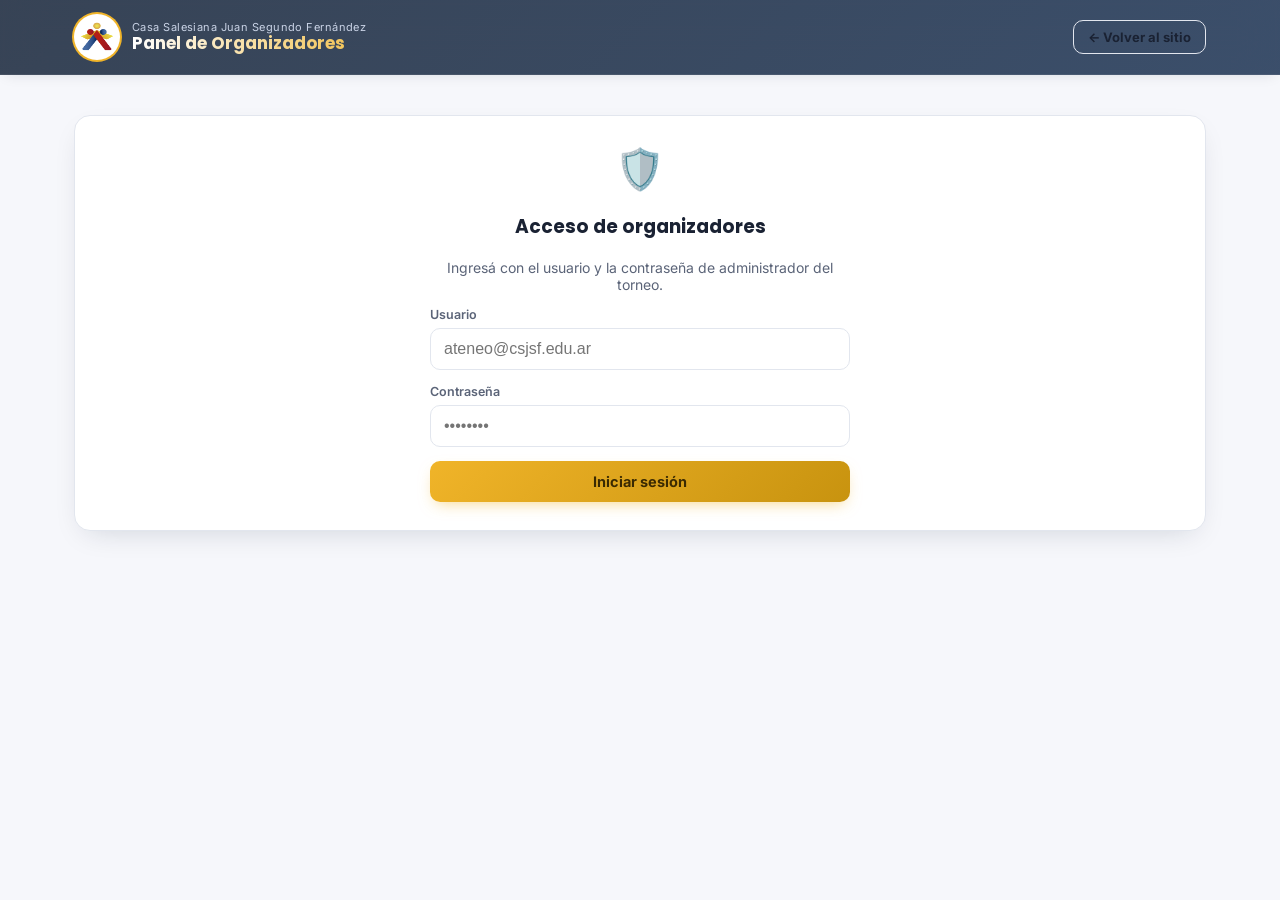
==== commit 10ecf492: "Menu que se cierra al tocar afuera y pelotas sin transparencia 1. El menu desplegable ahora se cierr" ====
--- a/site/admin.html
+++ b/site/admin.html
@@ -5,7 +5,7 @@
 <meta name="viewport" content="width=device-width, initial-scale=1" />
 <title>Panel Organizadores · Torneo Ciclo Superior</title>
 <link rel="icon" href="assets/logo.png" />
-<link rel="stylesheet" href="css/style.css?v=16" />
+<link rel="stylesheet" href="css/style.css?v=21" />
 </head>
 <body>
 
@@ -161,6 +161,6 @@
 
 </main>
 
-<script type="module" src="js/admin.js?v=16"></script>
+<script type="module" src="js/admin.js?v=21"></script>
 </body>
 </html>
--- a/site/css/style.css
+++ b/site/css/style.css
@@ -160,31 +160,66 @@
 .ball-rain {
   position: fixed;
   inset: 0;
-  z-index: 60;
+  z-index: 9999; /* por delante de todo, incluido el header */
   pointer-events: none;
   overflow: hidden;
 }
+/* Tres capas anidadas porque cada una anima el transform por separado:
+   caída+rebote (afuera), giro (medio) y achatado del impacto (adentro). */
 .rain-ball {
   position: absolute;
   top: 0;
   width: var(--size, 40px);
   height: var(--size, 40px);
+  /* Piso: justo sobre el borde inferior de la pantalla */
+  --ground: calc(100vh - var(--size, 40px) - 8px);
   will-change: transform;
-  animation: ballFall var(--dur, 2.8s) cubic-bezier(.45, .05, .75, .6) var(--delay, 0s) forwards;
+  /* 'both' y no 'forwards': durante la demora inicial tiene que valer
+     ya el primer fotograma (arriba de la pantalla). Con 'forwards' la
+     pelota quedaba quieta y visible en el borde superior hasta arrancar. */
+  animation: wcFall var(--dur, 3.4s) linear var(--delay, 0s) both;
+}
+.rb-spin {
+  width: 100%; height: 100%;
+  animation: wcSpin var(--dur, 3.4s) cubic-bezier(.25, .6, .3, 1) var(--delay, 0s) both;
+}
+.rb-squash {
+  width: 100%; height: 100%;
+  transform-origin: 50% 100%; /* se achata contra el piso, no en el centro */
+  animation: wcSquash var(--dur, 3.4s) linear var(--delay, 0s) both;
 }
 .rain-ball svg { width: 100%; height: 100%; display: block; filter: drop-shadow(0 6px 10px rgba(13,27,48,.28)); }
-@keyframes ballFall {
-  from { transform: translate3d(0, -20vh, 0) rotate(0deg); }
-  to   { transform: translate3d(var(--drift, 0px), 115vh, 0) rotate(var(--spin, 540deg)); }
+
+/* Cae, pica fuerte, y va perdiendo altura en cada rebote */
+/* Ojo con la opacidad: si solo se declara en el 100%, el navegador la
+   interpola desde el arranque y la pelota cae medio transparente. Hay
+   que sostenerla en 1 y recién soltarla sobre el final. */
+@keyframes wcFall {
+  0%   { opacity: 1; transform: translate3d(0, -25vh, 0); animation-timing-function: cubic-bezier(.55, .05, .95, .4); }
+  38%  { transform: translate3d(calc(var(--drift, 0px) * .35), var(--ground), 0); animation-timing-function: cubic-bezier(.15, .6, .35, 1); }
+  54%  { transform: translate3d(calc(var(--drift, 0px) * .6), calc(var(--ground) - 26vh), 0); animation-timing-function: cubic-bezier(.55, .05, .95, .4); }
+  70%  { transform: translate3d(calc(var(--drift, 0px) * .8), var(--ground), 0); animation-timing-function: cubic-bezier(.15, .6, .35, 1); }
+  82%  { transform: translate3d(calc(var(--drift, 0px) * .92), calc(var(--ground) - 9vh), 0); animation-timing-function: cubic-bezier(.55, .05, .95, .4); }
+  92%  { opacity: 1; transform: translate3d(var(--drift, 0px), var(--ground), 0); }
+  100% { opacity: 0; transform: translate3d(var(--drift, 0px), var(--ground), 0); }
+}
+/* El giro se frena a medida que la pelota pierde energía */
+@keyframes wcSpin {
+  from { transform: rotate(0deg); }
+  to   { transform: rotate(var(--spin, 540deg)); }
+}
+/* Achatado en cada impacto: fuerte el primero, casi nada el último */
+@keyframes wcSquash {
+  0%, 36%   { transform: scale(1, 1); }
+  39%       { transform: scale(1.2, .78); }
+  44%, 68%  { transform: scale(1, 1); }
+  71%       { transform: scale(1.12, .88); }
+  76%, 90%  { transform: scale(1, 1); }
+  92.5%     { transform: scale(1.06, .94); }
+  96%, 100% { transform: scale(1, 1); }
 }
 
 /* ---------------- Podio de goleadores ---------------- */
-.podium-hint {
-  text-align: center;
-  font-size: 12.5px;
-  color: var(--text-dim);
-  margin: 18px 0 0;
-}
 .podium-place:focus-visible {
   outline: 3px solid var(--gold);
   outline-offset: 4px;
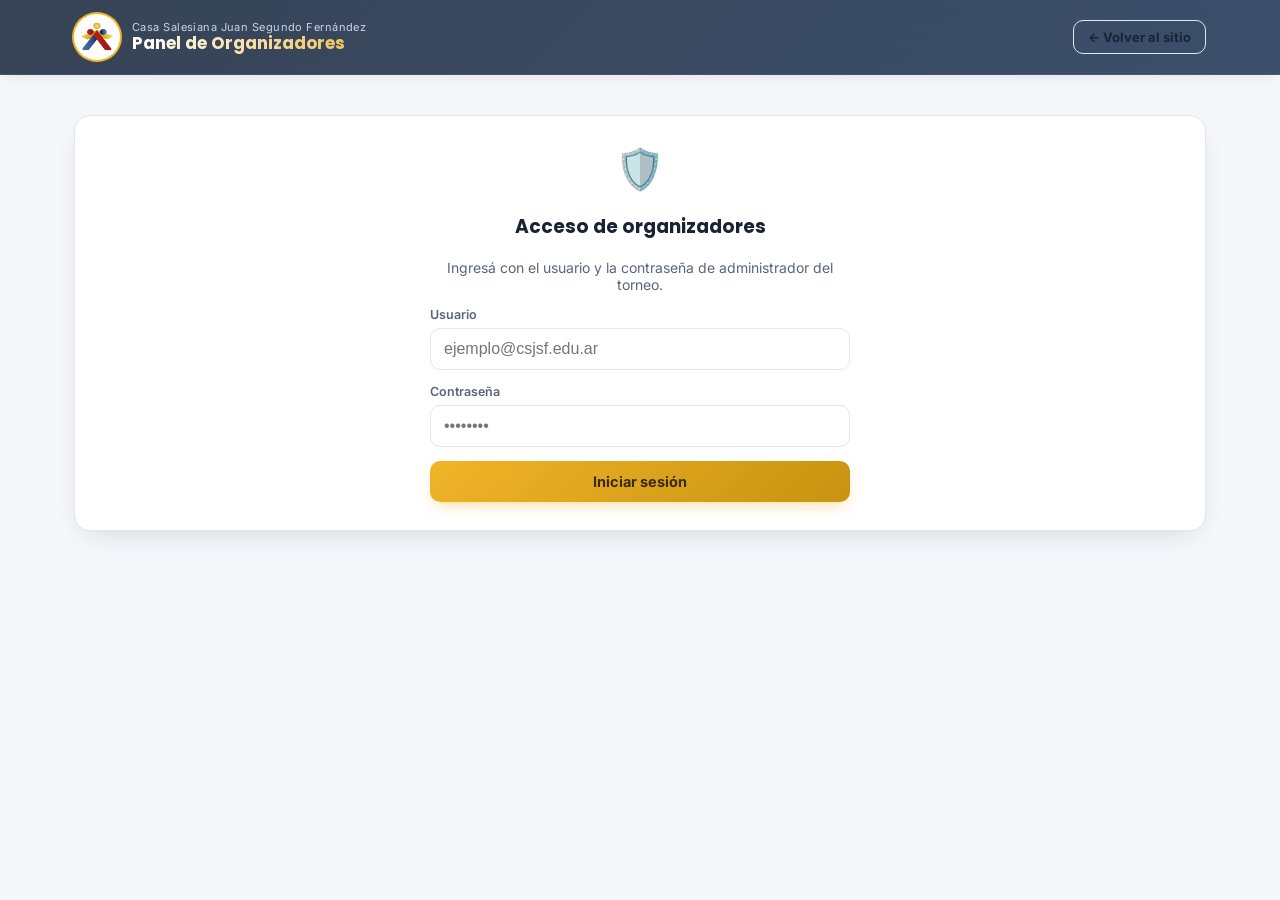
==== commit 040ab79c: "Panel: editor de jugadores, apartados como botones y ajustes 1. Editor de equipo completo: ademas de" ====
--- a/site/admin.html
+++ b/site/admin.html
@@ -5,7 +5,7 @@
 <meta name="viewport" content="width=device-width, initial-scale=1" />
 <title>Panel Organizadores · Torneo Ciclo Superior</title>
 <link rel="icon" href="assets/logo.png" />
-<link rel="stylesheet" href="css/style.css?v=21" />
+<link rel="stylesheet" href="css/style.css?v=22" />
 </head>
 <body>
 
@@ -33,7 +33,7 @@
       <div class="form-grid" style="text-align:left; margin-top:14px;">
         <div class="form-row">
           <label for="adminEmail">Usuario</label>
-          <input type="email" id="adminEmail" placeholder="ateneo@csjsf.edu.ar" autocomplete="username" />
+          <input type="email" id="adminEmail" value="" placeholder="ejemplo@csjsf.edu.ar" autocomplete="off" />
         </div>
         <div class="form-row">
           <label for="adminPassword">Contraseña</label>
@@ -52,8 +52,40 @@
 
     <div id="adminContent" style="display:none;">
 
+      <!-- Menú: cada apartado es un botón que abre su configuración -->
+      <div id="adminMenu" class="admin-menu">
+        <button class="admin-menu-item" data-open="aviso">
+          <span class="ami-icon">🌧️</span>
+          <span class="ami-text"><strong>Publicar aviso</strong><small>Suspensiones y avisos generales</small></span>
+          <span class="ami-arrow">›</span>
+        </button>
+        <button class="admin-menu-item" data-open="equipos">
+          <span class="ami-icon">🧾</span>
+          <span class="ami-text"><strong>Equipos inscriptos</strong><small>Editar equipos y sus jugadores</small></span>
+          <span class="ami-count" id="menuTeamsCount"></span>
+          <span class="ami-arrow">›</span>
+        </button>
+        <button class="admin-menu-item" data-open="fixture">
+          <span class="ami-icon">📅</span>
+          <span class="ami-text"><strong>Fixture</strong><small>Programar un partido nuevo</small></span>
+          <span class="ami-arrow">›</span>
+        </button>
+        <button class="admin-menu-item" data-open="partidos">
+          <span class="ami-icon">⚽</span>
+          <span class="ami-text"><strong>Resultados y goles</strong><small>Cargar lo que se jugó</small></span>
+          <span class="ami-arrow">›</span>
+        </button>
+        <button class="admin-menu-item" data-open="portada">
+          <span class="ami-icon">📸</span>
+          <span class="ami-text"><strong>Portada</strong><small>Fotos del carrusel</small></span>
+          <span class="ami-count" id="menuPhotosCount"></span>
+          <span class="ami-arrow">›</span>
+        </button>
+      </div>
+
       <!-- Aviso de suspensión rápido -->
-      <section class="panel">
+      <section class="panel admin-panel" data-panel="aviso" hidden>
+        <button class="drill-back admin-back">‹ Volver</button>
         <div class="section-title"><h2>🌧️ Publicar aviso</h2></div>
         <div class="form-grid">
           <div class="form-row">
@@ -75,14 +107,16 @@
       </section>
 
       <!-- Equipos inscriptos -->
-      <section class="panel">
+      <section class="panel admin-panel" data-panel="equipos" hidden>
+        <button class="drill-back admin-back">‹ Volver</button>
         <div class="section-title"><h2>🧾 Equipos inscriptos</h2><span class="badge" id="teamsCountBadge">-</span></div>
         <p style="color:var(--text-dim); font-size:13.5px; margin-top:-8px;">Deslizá cada equipo hacia la izquierda para editarlo o eliminarlo.</p>
         <div id="adminTeamsList"></div>
       </section>
 
       <!-- Crear / editar partidos -->
-      <section class="panel">
+      <section class="panel admin-panel" data-panel="fixture" hidden>
+        <button class="drill-back admin-back">‹ Volver</button>
         <div class="section-title"><h2>📅 Fixture - nuevo partido</h2></div>
         <div class="form-grid">
           <div class="two-col">
@@ -125,13 +159,15 @@
       </section>
 
       <!-- Gestión de partidos: resultado, goles, estado -->
-      <section class="panel">
+      <section class="panel admin-panel" data-panel="partidos" hidden>
+        <button class="drill-back admin-back">‹ Volver</button>
         <div class="section-title"><h2>⚽ Partidos - cargar resultados y goles</h2></div>
         <div id="adminMatchesList"></div>
       </section>
 
       <!-- Portada / carrusel de fotos -->
-      <section class="panel">
+      <section class="panel admin-panel" data-panel="portada" hidden>
+        <button class="drill-back admin-back">‹ Volver</button>
         <div class="section-title"><h2>📸 Portada - carrusel de fotos</h2><span class="badge" id="photosCountBadge">-</span></div>
         <p style="color:var(--text-dim); font-size:13.5px; margin-top:-8px;">Las fotos que subas acá aparecen en el carrusel de la portada, en el orden de esta lista.</p>
         <div class="form-grid">
@@ -161,6 +197,6 @@
 
 </main>
 
-<script type="module" src="js/admin.js?v=21"></script>
+<script type="module" src="js/admin.js?v=22"></script>
 </body>
 </html>
--- a/site/css/style.css
+++ b/site/css/style.css
@@ -986,6 +986,42 @@
 .swipe-edit-form .two-col { gap: 8px; }
 .swipe-edit-actions { display: flex; gap: 8px; }
 .swipe-edit-actions .btn { flex: 1; }
+
+/* ---------------- Menú del panel: cada apartado es un botón ---------------- */
+.admin-menu { display: grid; gap: 12px; }
+.admin-menu-item {
+  display: flex;
+  align-items: center;
+  gap: 14px;
+  width: 100%;
+  text-align: left;
+  background: var(--surface);
+  border: 1px solid var(--border);
+  border-radius: var(--radius);
+  padding: 18px 18px;
+  color: var(--text);
+  box-shadow: var(--shadow-sm);
+  transition: border-color .2s var(--ease), transform .2s var(--ease), background .2s var(--ease);
+}
+.admin-menu-item:hover { border-color: var(--gold); background: var(--surface-2); }
+.admin-menu-item:active { transform: scale(.99); transition: transform .1s ease-out; }
+.ami-icon { font-size: 26px; flex-shrink: 0; }
+.ami-text { flex: 1; min-width: 0; }
+.ami-text strong { display: block; font-size: 16px; }
+.ami-text small { display: block; font-size: 12.5px; color: var(--text-dim); margin-top: 3px; }
+.ami-count {
+  flex-shrink: 0;
+  font-size: 12px; font-weight: 700;
+  background: var(--surface-2); color: var(--text-dim);
+  padding: 4px 10px; border-radius: 999px;
+}
+.ami-arrow { flex-shrink: 0; font-size: 22px; color: var(--text-dim); line-height: 1; }
+.admin-back { margin-bottom: 6px; }
+.admin-panel[hidden] { display: none; }
+
+/* Botones de cada fila de jugador dentro del editor de equipo */
+.player-row-actions { display: flex; gap: 6px; align-items: end; }
+.player-row-actions .remove-player { width: 42px; flex-shrink: 0; }
 
 /* ---------------- Navegación por niveles (fechas > partidos > detalle) ---------------- */
 .drill-row {
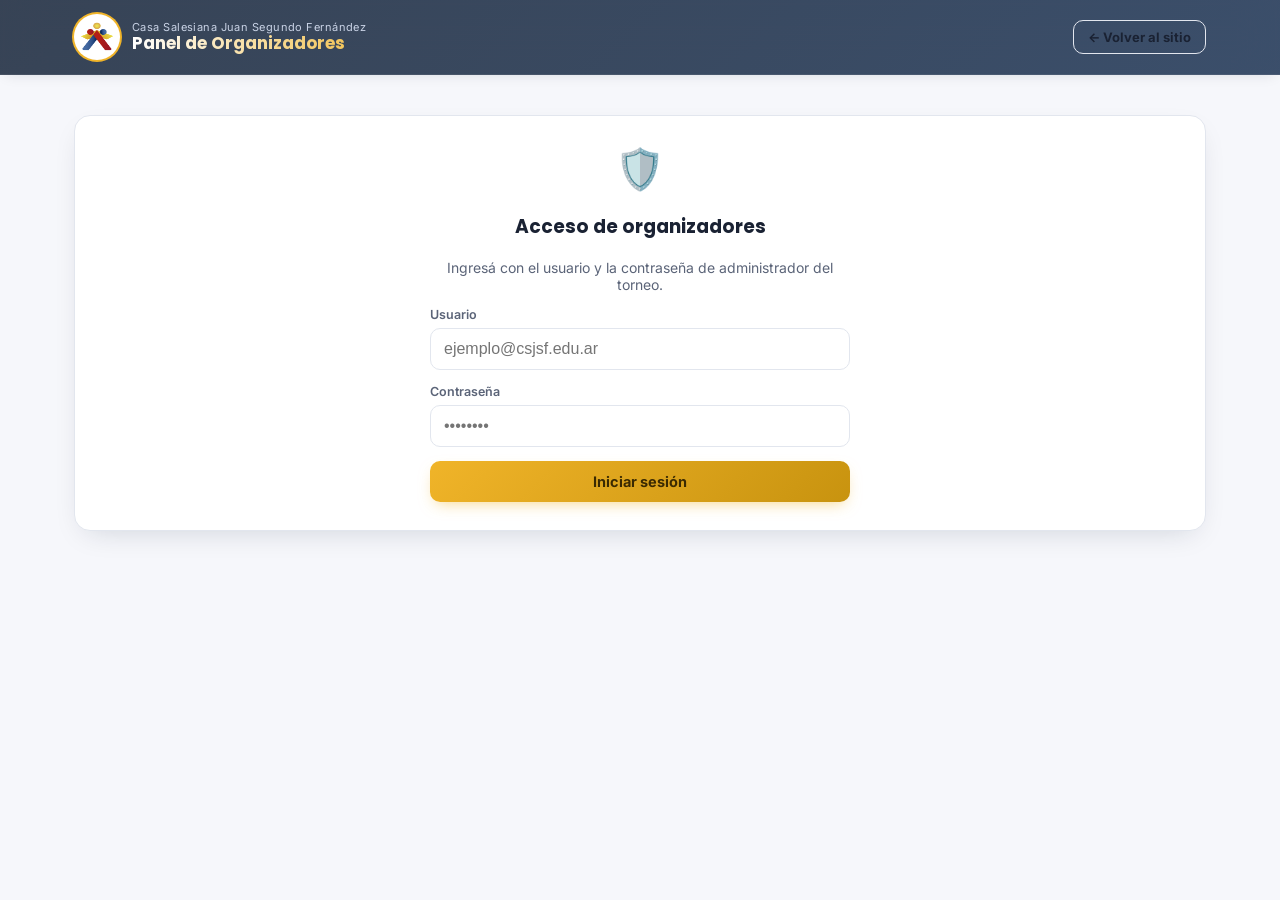
==== commit 4fc84485: "Ajustes en los podios de Premios 1. La caricatura del balon de oro ahora entra desde la izquierda (e" ====
--- a/site/admin.html
+++ b/site/admin.html
@@ -5,7 +5,7 @@
 <meta name="viewport" content="width=device-width, initial-scale=1" />
 <title>Panel Organizadores · Torneo Ciclo Superior</title>
 <link rel="icon" href="assets/logo.png" />
-<link rel="stylesheet" href="css/style.css?v=22" />
+<link rel="stylesheet" href="css/style.css?v=24" />
 </head>
 <body>
 
@@ -197,6 +197,6 @@
 
 </main>
 
-<script type="module" src="js/admin.js?v=22"></script>
+<script type="module" src="js/admin.js?v=24"></script>
 </body>
 </html>
--- a/site/css/style.css
+++ b/site/css/style.css
@@ -219,6 +219,55 @@
   96%, 100% { transform: scale(1, 1); }
 }
 
+/* ---------------- Entrega del balón de oro ---------------- */
+.entrega {
+  position: fixed;
+  left: 0;
+  bottom: 0;
+  z-index: 9998;
+  pointer-events: none;
+  transform: translateX(-112%);
+  opacity: 0;
+}
+.entrega.show {
+  animation: entregaEntra 5.4s cubic-bezier(.2, .8, .3, 1) forwards;
+}
+.entrega-fig {
+  width: min(300px, 62vw);
+  height: auto;
+  display: block;
+  filter: drop-shadow(-12px 10px 22px rgba(13, 27, 48, .32));
+}
+/* Entra desde la izquierda, se queda ofreciendo el balón y se vuelve */
+@keyframes entregaEntra {
+  0%   { transform: translateX(-112%); opacity: 0; }
+  14%  { transform: translateX(2%);    opacity: 1; }
+  20%  { transform: translateX(-2%);   opacity: 1; }
+  78%  { transform: translateX(0);     opacity: 1; }
+  100% { transform: translateX(-112%); opacity: 0; }
+}
+/* El balón late apenas, como ofreciéndolo */
+.entrega.show .entrega-balon { animation: balonOfrece 1.7s ease-in-out .9s 3; transform-origin: 206px 168px; transform-box: view-box; }
+@keyframes balonOfrece {
+  0%, 100% { transform: translateY(0) scale(1); }
+  50%      { transform: translateY(-6px) scale(1.06); }
+}
+/* Destello sobre el oro */
+.entrega.show .entrega-brillo { animation: brilloOro 1.7s ease-in-out .9s 3; }
+@keyframes brilloOro {
+  0%, 100% { opacity: .55; }
+  50%      { opacity: 1; }
+}
+
+/* ---------------- Premios ---------------- */
+.premios-sub {
+  margin: 6px 0 2px;
+  font-size: 15px;
+  color: var(--text-dim);
+  font-weight: 700;
+}
+.premios-sub + div { margin-bottom: 26px; }
+
 /* ---------------- Podio de goleadores ---------------- */
 .podium-place:focus-visible {
   outline: 3px solid var(--gold);
@@ -247,19 +296,27 @@
 .podium-place:active { transform: translateY(-6px) scale(.97); transition: transform .1s ease-out; }
 .podium-medal {
   font-size: 34px;
-  margin-bottom: 6px;
+  margin-bottom: 10px;
   transition: transform .35s var(--ease);
 }
-.podium-place.picked .podium-medal { transform: scale(1.25) rotate(-8deg); }
+.podium-place.picked .podium-medal { transform: scale(1.18) rotate(-8deg); }
+
+/* 2º y 3º puesto: se muestran, pero no responden al toque */
+.podium-place.podium-static { cursor: default; }
+.podium-place.podium-static:hover { transform: none; }
+.podium-place.podium-static:hover .podium-bar { filter: none; }
+.podium-place.podium-static:active { transform: none; }
 .podium-goals {
   font-family: 'Poppins', sans-serif;
   font-weight: 800;
   font-size: 26px;
   color: var(--text);
   line-height: 1;
-  margin-bottom: 2px;
-}
-.podium-goals span { display: block; font-family: 'Inter', sans-serif; font-weight: 600; font-size: 10.5px; color: var(--text-dim); text-transform: uppercase; letter-spacing: .04em; margin-top: 2px; }
+  /* Aire suficiente para que "goles"/"premios" no quede pegado a la
+     barra del podio, ni siquiera con la medalla agrandada al tocar */
+  margin-bottom: 12px;
+}
+.podium-goals span { display: block; font-family: 'Inter', sans-serif; font-weight: 600; font-size: 10.5px; color: var(--text-dim); text-transform: uppercase; letter-spacing: .04em; margin-top: 5px; }
 .podium-bar {
   width: 100%;
   border-radius: 14px 14px 0 0;
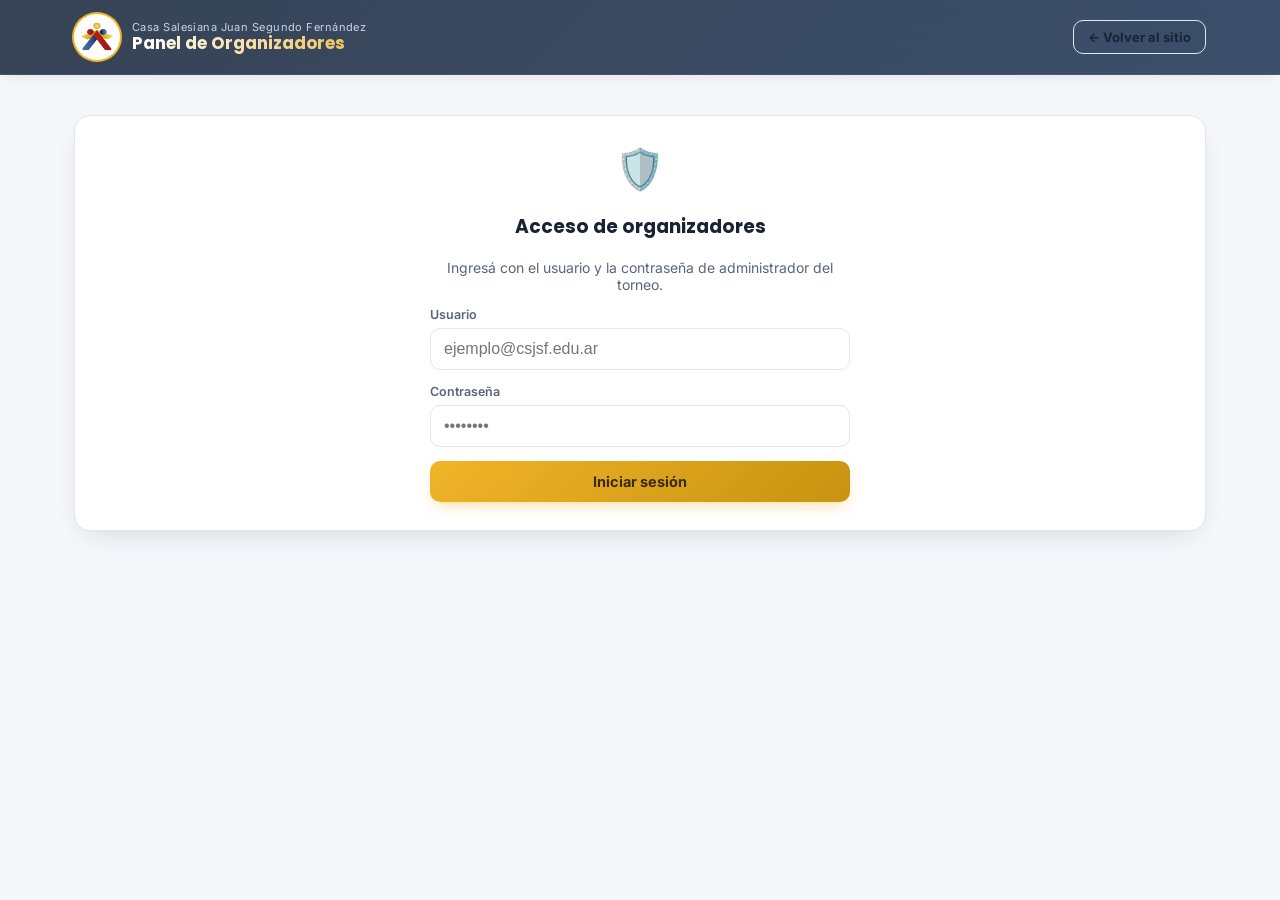
==== commit 759283a3: "Mueve los avisos arriba de todo para que nada los tape El cartel de aviso quedaba entre la portada y" ====
--- a/site/admin.html
+++ b/site/admin.html
@@ -5,7 +5,7 @@
 <meta name="viewport" content="width=device-width, initial-scale=1" />
 <title>Panel Organizadores · Torneo Ciclo Superior</title>
 <link rel="icon" href="assets/logo.png" />
-<link rel="stylesheet" href="css/style.css?v=24" />
+<link rel="stylesheet" href="css/style.css?v=25" />
 </head>
 <body>
 
@@ -197,6 +197,6 @@
 
 </main>
 
-<script type="module" src="js/admin.js?v=24"></script>
+<script type="module" src="js/admin.js?v=25"></script>
 </body>
 </html>
--- a/site/css/style.css
+++ b/site/css/style.css
@@ -360,8 +360,11 @@
 }
 
 /* ---------------- Avisos en la portada ---------------- */
+/* Va apenas debajo del header, antes de la portada: es lo primero que
+   se ve y ningún panel puede taparlo. */
 .portada-avisos {
   background: var(--navy);
+  border-bottom: 1px solid rgba(255, 255, 255, .08);
 }
 .portada-avisos[hidden] { display: none; }
 .portada-avisos-inner {
